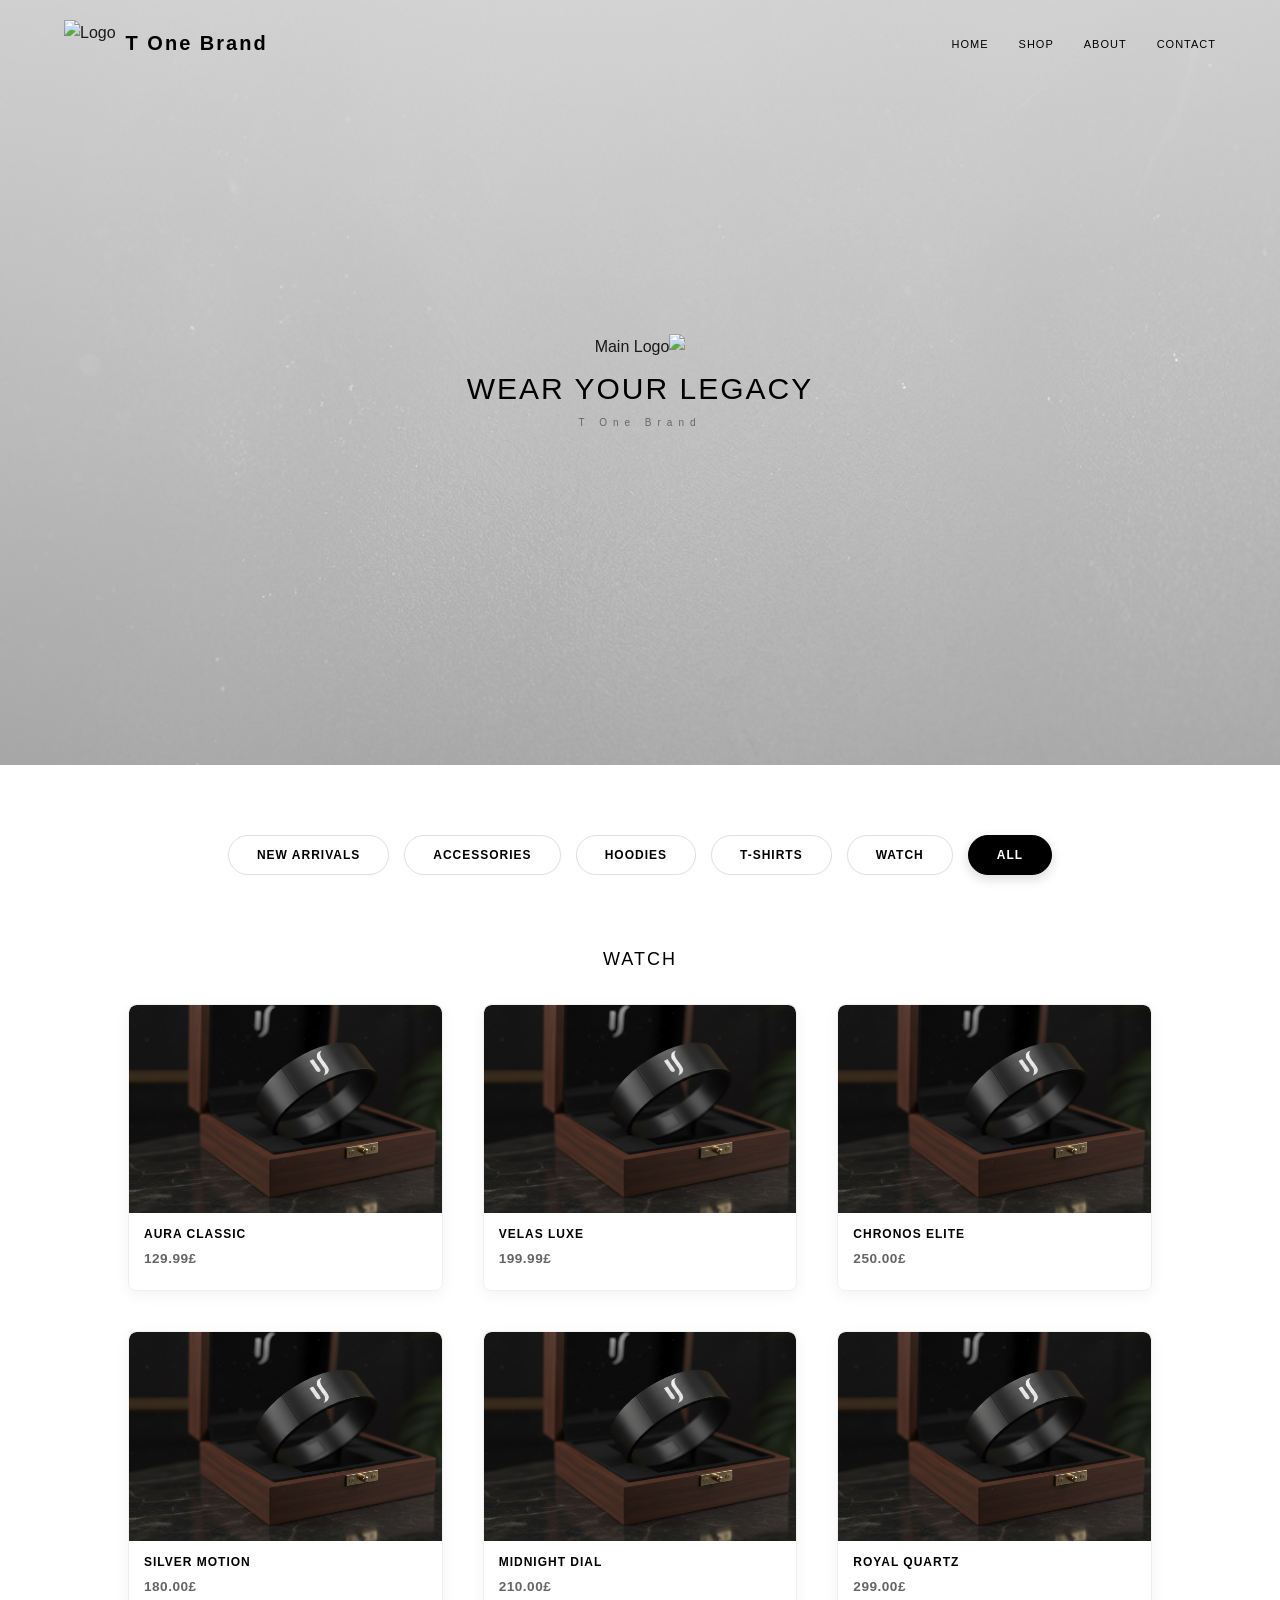
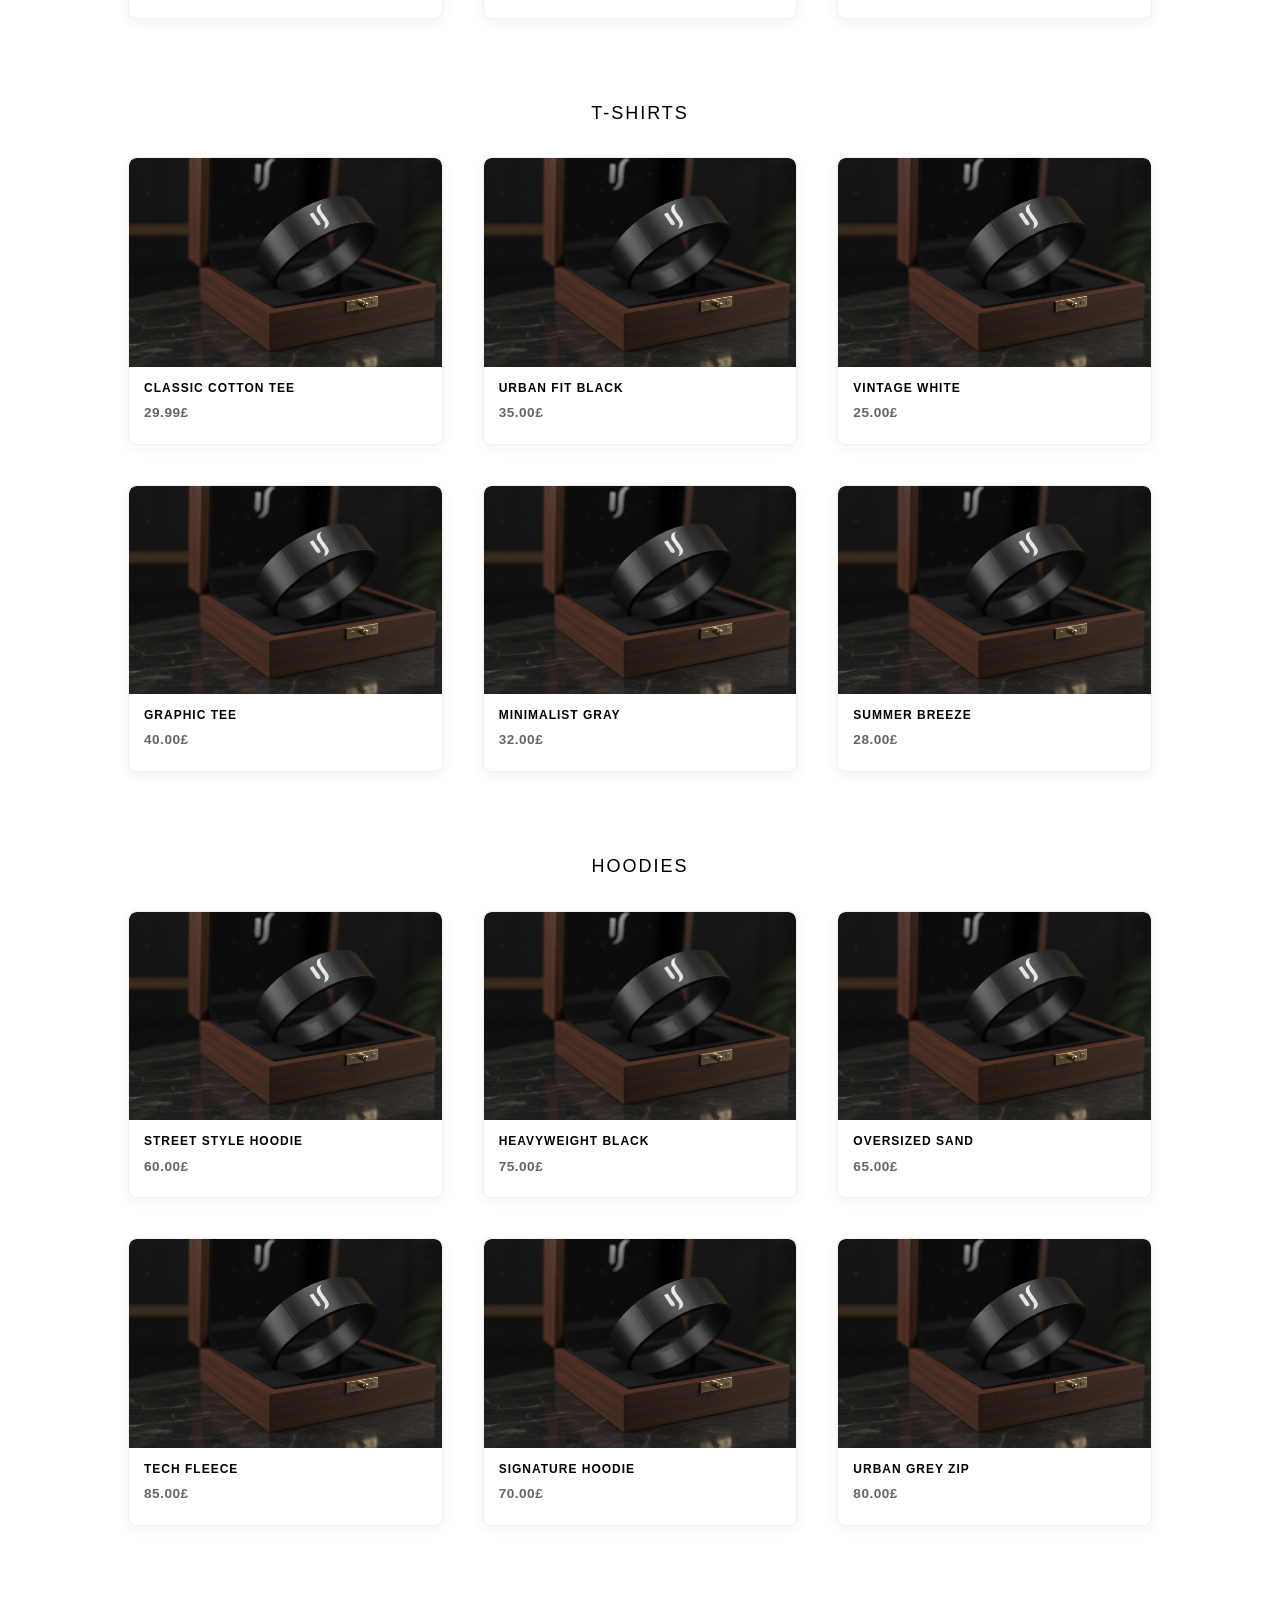
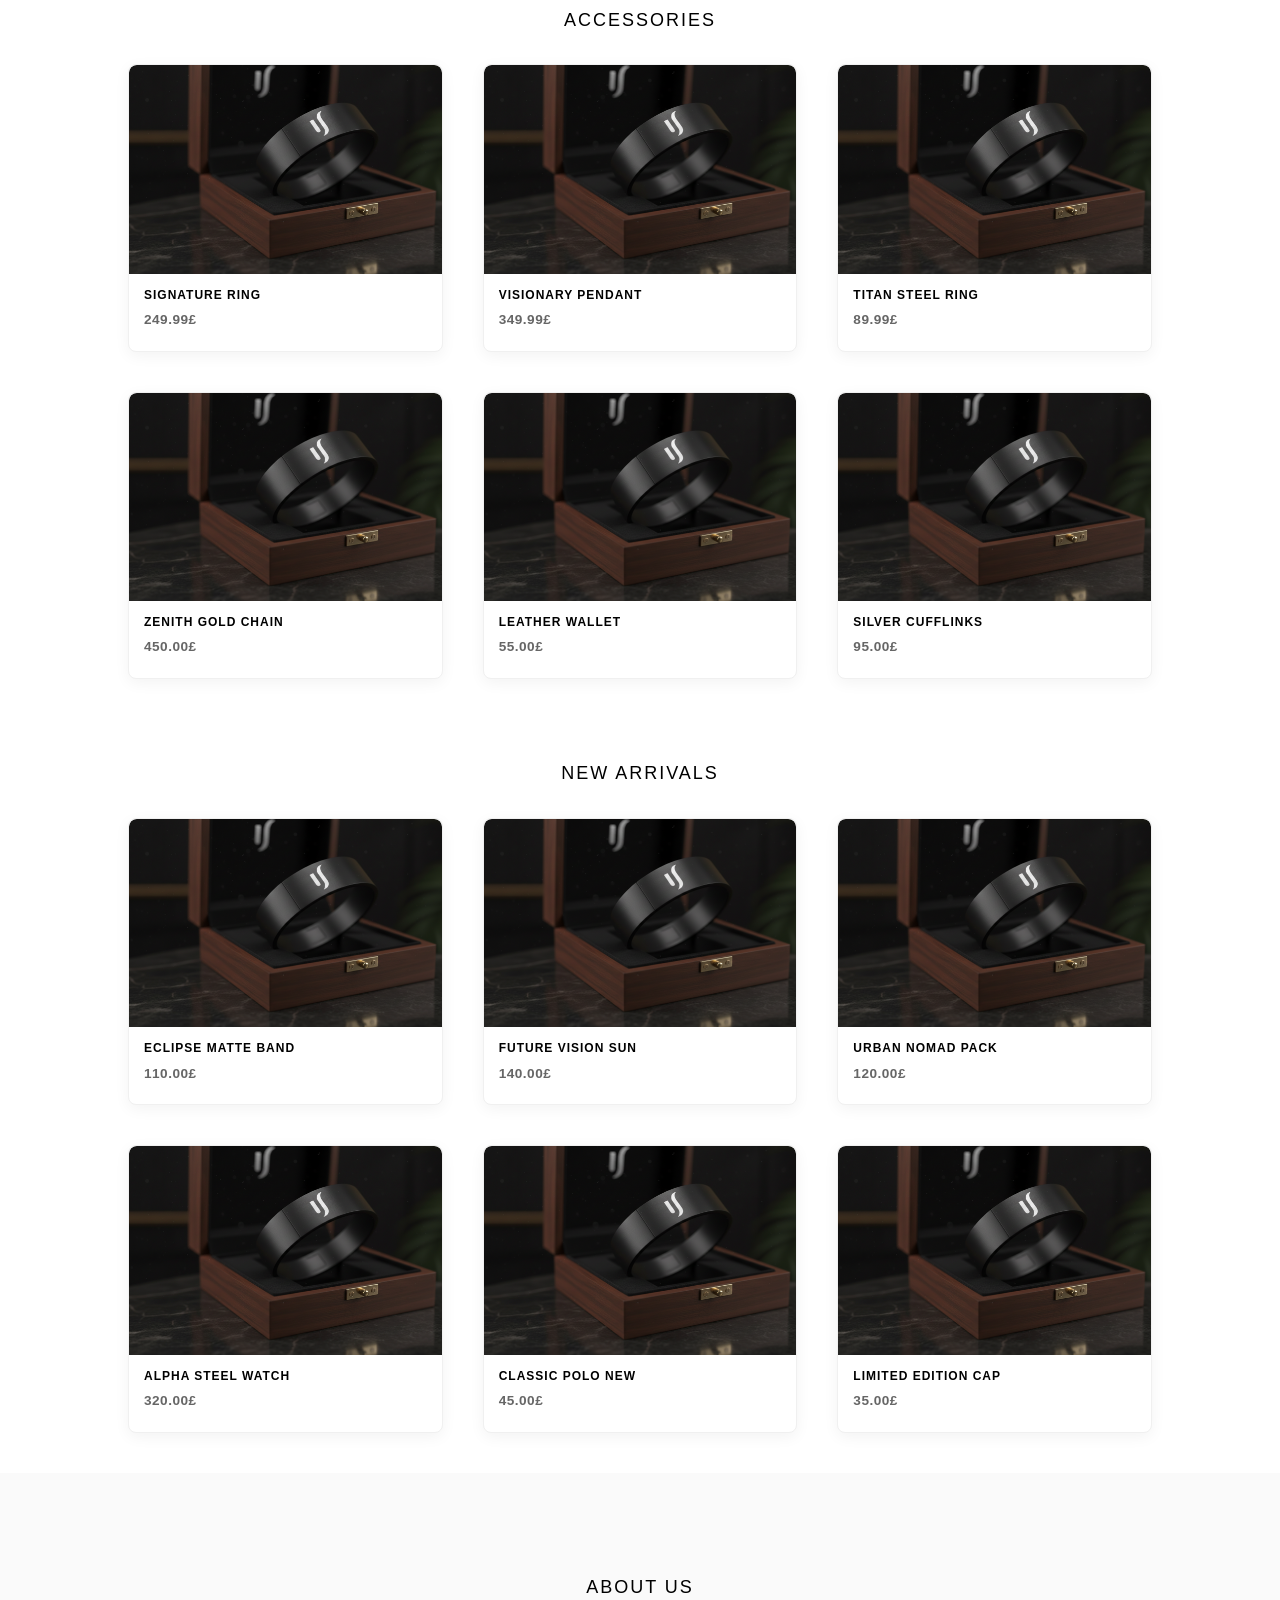
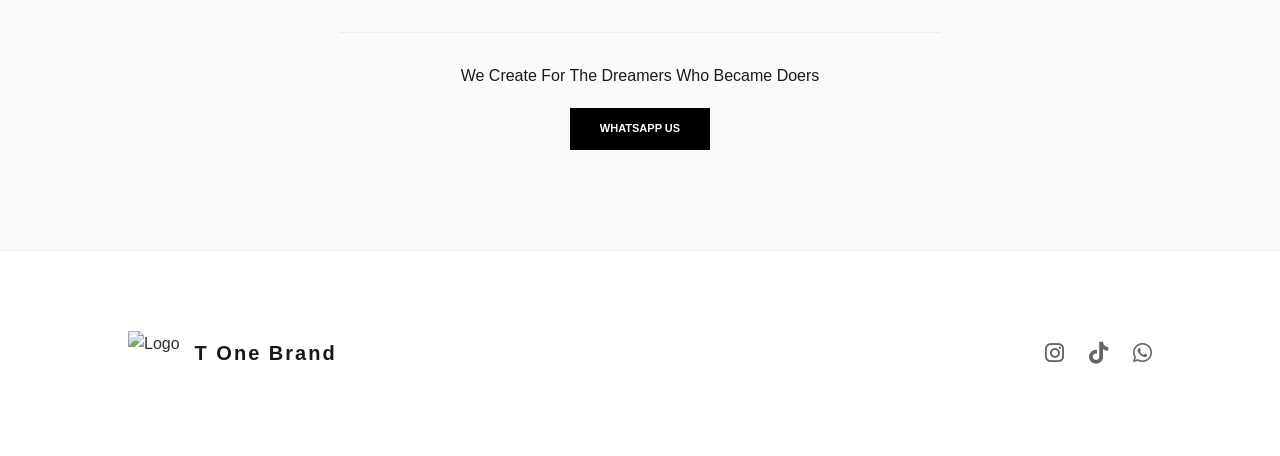
==== index.html @ 1f6233b3 "Add files via upload" ====
<!DOCTYPE html>
<html lang="ku" dir="rtl">
<head> 
    <meta charset="UTF-8">
    <meta name="viewport" content="width=device-width, initial-scale=1.0">
    <title>T One Brand</title>
    <link rel="stylesheet" href="https://cdnjs.cloudflare.com/ajax/libs/font-awesome/6.5.1/css/all.min.css">
    <link rel="stylesheet" href="style.css">
</head>
<body>
  
<nav>
    <div class="nav-container">
        <div class="logo-top" onclick="location.reload()">
            <img src="t1.png" alt="Logo">
            <span>T One Brand</span>
        </div>
        <div class="menu-toggle" id="menu-toggle">
            <i class="fa-solid fa-bars"></i>
        </div>
        <ul class="nav-links" id="nav-links">
            <li><a href="#" onclick="location.reload()">HOME</a></li>
            <li><a href="#">SHOP</a></li>
            <li><a>ABOUT</a></li>
            <li><a href="mailto:umedsami95@gmail.com">CONTACT</a></li>
        </ul>
    </div>
</nav>

<header class="hero-section">
    <div class="hero-content">
        <img src="t1.png" alt="Main Logo" class="main-logo-centered">
        <h1 class="brand-name">Wear Your Legacy</h1>
        <p class="tagline">T One Brand</p>
    </div>
</header>

<section class="category-section">
    <div class="category-buttons">
        <button class="cat-btn active" data-filter="all">ALL</button>
        <button class="cat-btn" data-filter="watch">WATCH</button>
        <button class="cat-btn" data-filter="tshirt">T-SHIRTS</button>
        <button class="cat-btn" data-filter="hoodie">HOODIES</button>
        <button class="cat-btn" data-filter="accessories">ACCESSORIES</button>
        <button class="cat-btn" data-filter="new">NEW ARRIVALS</button>
    </div>
</section>

<section class="collection" data-category="watch"><h2 class="section-title">Watch</h2><div class="product-grid" id="grid-watch"></div></section>
<section class="collection" data-category="tshirt"><h2 class="section-title">T-Shirts</h2><div class="product-grid" id="grid-tshirt"></div></section>
<section class="collection" data-category="hoodie"><h2 class="section-title">Hoodies</h2><div class="product-grid" id="grid-hoodie"></div></section>
<section class="collection" data-category="accessories"><h2 class="section-title">Accessories</h2><div class="product-grid" id="grid-accessories"></div></section>
<section class="collection" data-category="new"><h2 class="section-title">New Arrivals</h2><div class="product-grid" id="grid-new"></div></section>

<section class="about-section">
    <h2 class="section-title">ABOUT US</h2>
    <div class="about-box">
        <p>We Create For The Dreamers Who Became Doers</p>
        <a href="https://wa.me/9647502358575" class="view-btn-dark">WHATSAPP US</a>
    </div>
</section>

<footer>
    <div class="footer-logo">
        <img src="t1.png" alt="Logo">
        <span>T One Brand</span>
    </div>
    <div class="social-icons">
        <a href="https://www.instagram.com/t1.brand.official?igsh=MXBuaG9va3hrdm01aA=="><i class="fa-brands fa-instagram"></i></a>
        <a href="https://www.tiktok.com/@t1.brand.official"><i class="fa-brands fa-tiktok"></i></a>
        <a href="https://wa.me/9647502358575"><i class="fa-brands fa-whatsapp"></i></a>
    </div>
</footer>

<script src="product.js"></script>
<script>
document.addEventListener("DOMContentLoaded", function () {
    // 1. بارکردنی بەرهەمەکان
    function renderProducts(category, containerId) {
        const grid = document.getElementById(containerId);
        if (!grid || typeof productsData === 'undefined') return;

        Object.keys(productsData).forEach(id => {
            const product = productsData[id];
            if (product.category === category) {
                const card = document.createElement("div"); 
                card.className = "product-item";
                card.style.cursor = "default"; 
                
                card.innerHTML = `
                    <img src="${product.imgs[0]}" alt="${product.name}">
                    <p class="product-name">${product.name}</p>
                    <p class="product-price">${product.price}</p>
                `;
                grid.appendChild(card);
            }
        });
    }

    renderProducts('watch', 'grid-watch');
    renderProducts('tshirt', 'grid-tshirt');
    renderProducts('hoodie', 'grid-hoodie');
    renderProducts('accessories', 'grid-accessories');
    renderProducts('new', 'grid-new');

    // 2. فلتەرکردن و گۆڕینی ڕەنگی دوگمەکان لە کاتی کلیک کردن
    const buttons = document.querySelectorAll('.cat-btn');
    const sections = document.querySelectorAll('.collection');

    buttons.forEach(btn => {
        btn.addEventListener('click', () => {
            // سڕینەوەی کلاسی active لە هەموو دوگمەکان
            buttons.forEach(b => b.classList.remove('active'));
            // زیادکردنی کلاسی active بۆ ئەو دوگمەیەی کلیکت لێکردووە
            btn.classList.add('active');

            const filterValue = btn.getAttribute('data-filter');

            // نیشاندان یان شاردنەوەی بەشەکان
            sections.forEach(sec => {
                if (filterValue === 'all') {
                    sec.style.display = 'block';
                } else {
                    if (sec.getAttribute('data-category') === filterValue) {
                        sec.style.display = 'block';
                    } else {
                        sec.style.display = 'none';
                    }
                }
            });
        });
    });

    // 3. مێنوی مۆبایل
    document.getElementById("menu-toggle").addEventListener("click", () => {
        document.getElementById("nav-links").classList.toggle("show");
    });
});
</script>
</body>
</html>
---- style.css ----
/* 1. Reset Styles */
* {
    margin: 0;
    padding: 0;
    box-sizing: border-box;
}

html {
    scroll-behavior: smooth;
}
            
body {
    background-color: #ffffff; 
    color: #1a1a1a;
    font-family: 'Segoe UI', 'Tahoma', sans-serif;
    overflow-x: hidden;
    line-height: 1.6;
}  

/* 2. Navigation */
nav {
    padding: 20px 5%;
    background: transparent; 
    border-bottom: none;
    position: absolute; 
    width: 100%;
    top: 0;
    z-index: 1000;
}

.nav-container {
    display: flex;
    justify-content: space-between;
    align-items: center;
    direction: ltr;
}

.logo-top {
    display: flex;
    align-items: center;
    gap: 10px;
    cursor: pointer;
}

.logo-top img { height: 45px; } 
.logo-top span { font-size: 20px; letter-spacing: 2px; font-weight: bold; color: #000; } 

.nav-links { display: flex; list-style: none; gap: 30px; }
.nav-links a { color: #000; text-decoration: none; font-size: 11px; letter-spacing: 1px; transition: 0.3s; cursor: pointer; }
.nav-links a:hover { color: #666; }

.menu-toggle {
    display: none;
}

/* 3. Hero Section */
.hero-section {
    height: 85vh;
    display: flex;
    justify-content: center;
    align-items: center;
    text-align: center;
    background: linear-gradient(to bottom, rgba(255, 255, 255, 0.8), rgba(255, 255, 255, 0.6)), url('background.jpeg');
    background-size: cover;
    background-position: center;
    background-repeat: no-repeat;
    background-attachment: fixed;
}

.main-logo-centered {
    height: 160px;
    width: auto; 
    object-fit: contain; 
    margin-bottom: 5px; 
    animation: fadeInLogo 2s ease-in-out;
}

.brand-name {
    font-size: 30px;
    letter-spacing: 2px;
    font-weight: 200;
    margin: 0; 
    text-transform: uppercase;
    color: #000; 
    animation: fadeInUp 1.5s ease-out;
}

.tagline {
    font-size: 10px;
    color: #666; 
    letter-spacing: 6px;
    margin-top: 2px; 
}

/* --- 4. ستایلی نوێ و جوانی دوگمەکانی کاتیگۆری --- */
.category-section {
    padding: 60px 10% 10px 10%; 
    background-color: #ffffff;
    width: 100%;
}

.category-buttons {
    display: flex;
    flex-wrap: nowrap; 
    justify-content: center;
    gap: 15px; /* بۆشایی نێوان دوگمەکان کەمێک زیاتر کرا */
    overflow-x: auto; 
    padding: 10px 5px 20px 5px; /* بۆ ئەوەی سێبەری دوگمەکان دەربکەوێت */
    scrollbar-width: none; 
    -ms-overflow-style: none; 
    -webkit-overflow-scrolling: touch; 
}

.category-buttons::-webkit-scrollbar {
    display: none; 
}

.cat-btn {
    padding: 12px 28px;
    background: #ffffff;
    border: 1.5px solid #e0e0e0; /* بۆردەرێکی زۆر نەرم و جوان */
    color: #000000; /* ڕەنگی دەقەکە ڕەشە */
    cursor: pointer;
    text-transform: uppercase;
    font-size: 12px;
    font-weight: 700;
    letter-spacing: 1px;
    transition: all 0.3s ease; /* گۆڕانکارییەکە نەرم دەبێت */
    border-radius: 50px; /* شێوەی خڕ (Pill Shape) */
    white-space: nowrap; 
    box-shadow: 0 2px 5px rgba(0,0,0,0.02); /* سێبەرێکی زۆر کەم بۆ قووڵی */
}

/* کاتێک ماوس دەچێتە سەری */
.cat-btn:hover {
    border-color: #000000; /* بۆردەرەکە دەبێتە ڕەش */
    transform: translateY(-2px); /* کەمێک بەرز دەبێتەوە */
}

/* کاتێک کلیکی لێ دەکرێت یان چالاکە */
.cat-btn.active {
    background: #000000; /* باکگراوەند دەبێتە ڕەش */
    color: #ffffff; /* دەقەکە دەبێتە سپی */
    border-color: #000000;
    box-shadow: 0 4px 12px rgba(0,0,0,0.15); /* سێبەرەکەی زیاتر دەبێت */
}
/* --------------------------------- */

/* 5. Products Grid */
.collection { padding: 40px 10%; background-color: #ffffff; } 
.section-title { margin-bottom: 30px; font-weight: 300; letter-spacing: 2px; text-align: center; text-transform: uppercase; white-space: nowrap; font-size: 18px; display: block; width: 100%; color: #000; }

.product-grid {
    display: grid;
    grid-template-columns: repeat(auto-fit, minmax(280px, 1fr));
    gap: 40px;
    direction: ltr; 
}

.product-item {
    position: relative;
    overflow: hidden;
    background: #ffffff;
    display: flex;
    flex-direction: column;
    padding-bottom: 15px;
    border-radius: 8px; 
    box-shadow: 0 4px 15px rgba(0, 0, 0, 0.05); 
    border: 1px solid #f0f0f0;
    transition: transform 0.3s ease, box-shadow 0.3s ease; 
    text-decoration: none; 
}

.product-item img {
    width: 100%;
    height: auto; 
    object-fit: cover;
    transition: transform 1.2s cubic-bezier(0.2, 1, 0.3, 1);
    border-radius: 8px 8px 0 0; 
}

.product-item:hover img { 
    transform: scale(1.08); 
}

.product-item:hover {
    transform: translateY(-5px); 
    box-shadow: 0 8px 25px rgba(0, 0, 0, 0.5); 
}

.product-name {
    padding: 0 15px;
    font-size: 0.75rem; 
    font-weight: 600;
    color: #000; 
    text-transform: uppercase;
    letter-spacing: 1px;
    text-align: left; 
    margin-top: 12px;
    margin-bottom: 4px;
    z-index: 2;
}
.product-price {
    padding: 0 15px;
    font-size: 0.85rem; 
    font-weight: bold;
    color: #666; 
    letter-spacing: 0.5px;
    text-align: left; 
    margin-bottom: 5px;
    z-index: 2;
}

/* 6. About & Footer */
.about-section { padding: 100px 10%; text-align: center; background: #fafafa; }
.about-box { max-width: 600px; margin: 0 auto; border-top: 1px solid rgba(0,0,0,0.05); padding-top: 30px; }
.view-btn-dark { display: inline-block; background: #000; color: #fff; padding: 12px 30px; text-decoration: none; font-size: 11px; font-weight: bold; margin-top: 20px; transition: 0.3s; }

footer {
    padding: 80px 10%;
    display: flex;
    justify-content: space-between;
    align-items: center;
    border-top: 1px solid rgba(0, 0, 0, 0.05);
    direction: ltr;
}

.footer-logo { 
    display: flex; 
    align-items: center; 
    gap: 15px; 
    opacity: 0.9; 
}

.footer-logo img { height: 45px; }

.footer-logo span { 
    font-size: 20px;
    letter-spacing: 2px;
    font-weight: bold; 
    font-family: 'Segoe UI', 'Tahoma', sans-serif; 
    color: #000;
}

.social-icons { display: flex; gap: 25px; flex-wrap: wrap; }
.social-icons a { color: #000; font-size: 22px; transition: 0.3s; opacity: 0.6; }
.social-icons a:hover { transform: translateY(-5px); opacity: 1; color: #c5a059; }

/* Animations */
@keyframes fadeInLogo { from { opacity: 0; transform: scale(0.95); } to { opacity: 1; transform: scale(1); } }
@keyframes fadeInUp { from { opacity: 0; transform: translateY(30px); } to { opacity: 1; transform: translateY(0); } }

/* Mobile Optimization */
@media (max-width: 768px) {
    .menu-toggle {
        display: block;
        font-size: 24px;
        color: #000;
        cursor: pointer;
        z-index: 10001;
    }

    .logo-top img, .footer-logo img { height: 35px; }
    .logo-top span, .footer-logo span { font-size: 16px; }

    .nav-links {
        display: flex; 
        position: fixed;
        top: 0;
        right: 0;
        width: 100%;
        height: 100vh;
        background: #ffffff;
        flex-direction: column;
        justify-content: center;
        align-items: center;
        gap: 40px;
        transform: translateX(100%); 
        transition: transform 0.4s ease;
        z-index: 10000;
    }
    .nav-links.show { transform: translateX(0); }
    .nav-links a { font-size: 18px; font-weight: 700; }
    
    footer { 
        flex-direction: column; 
        gap: 40px; 
        text-align: center;
        padding: 60px 5%;
    }
    .footer-logo { flex-direction: column; }
    .social-icons { justify-content: center; }

    .category-section {
        padding: 30px 5% 0 5%; 
    }
    .category-buttons {
        justify-content: flex-start; 
        padding: 10px 5px 20px 5px;
    }

    .collection { padding: 40px 5%; }
    .product-grid { display: flex; flex-wrap: wrap; gap: 10px; }
    .product-item { width: calc(50% - 5px); padding-bottom: 10px; }
    .product-name { font-size: 0.65rem; }
    .product-price { font-size: 0.75rem; }

    .hero-section {
        height: 70vh; 
        background: linear-gradient(to bottom, rgba(255, 255, 255, 0.8), rgba(255, 255, 255, 0.6)), url('background.jpeg');
        background-size: cover; 
        background-position: center; 
        background-repeat: no-repeat; 
    }

    .main-logo-centered {
        height: 140px; 
        width: auto; 
        object-fit: contain; 
        margin-bottom: 5px; 
        animation: fadeInLogo 2s ease-in-out;
    }
}
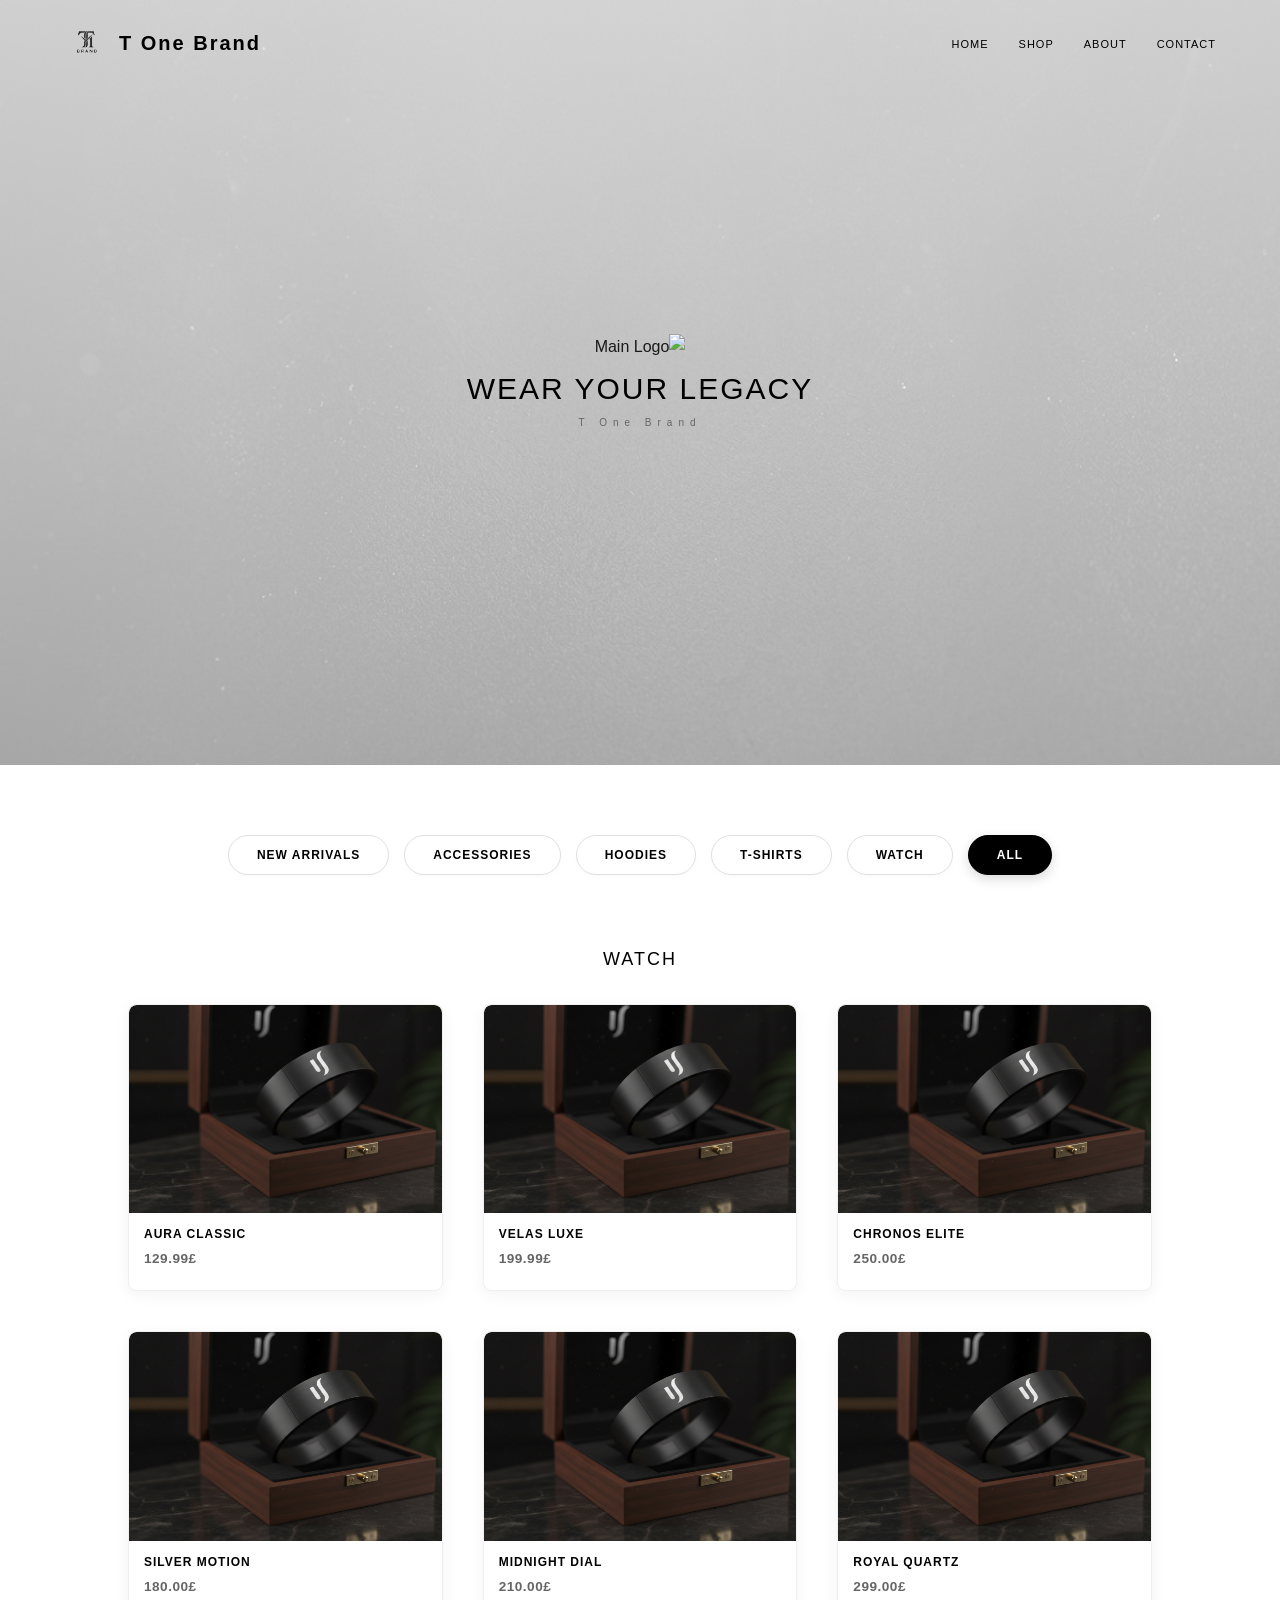
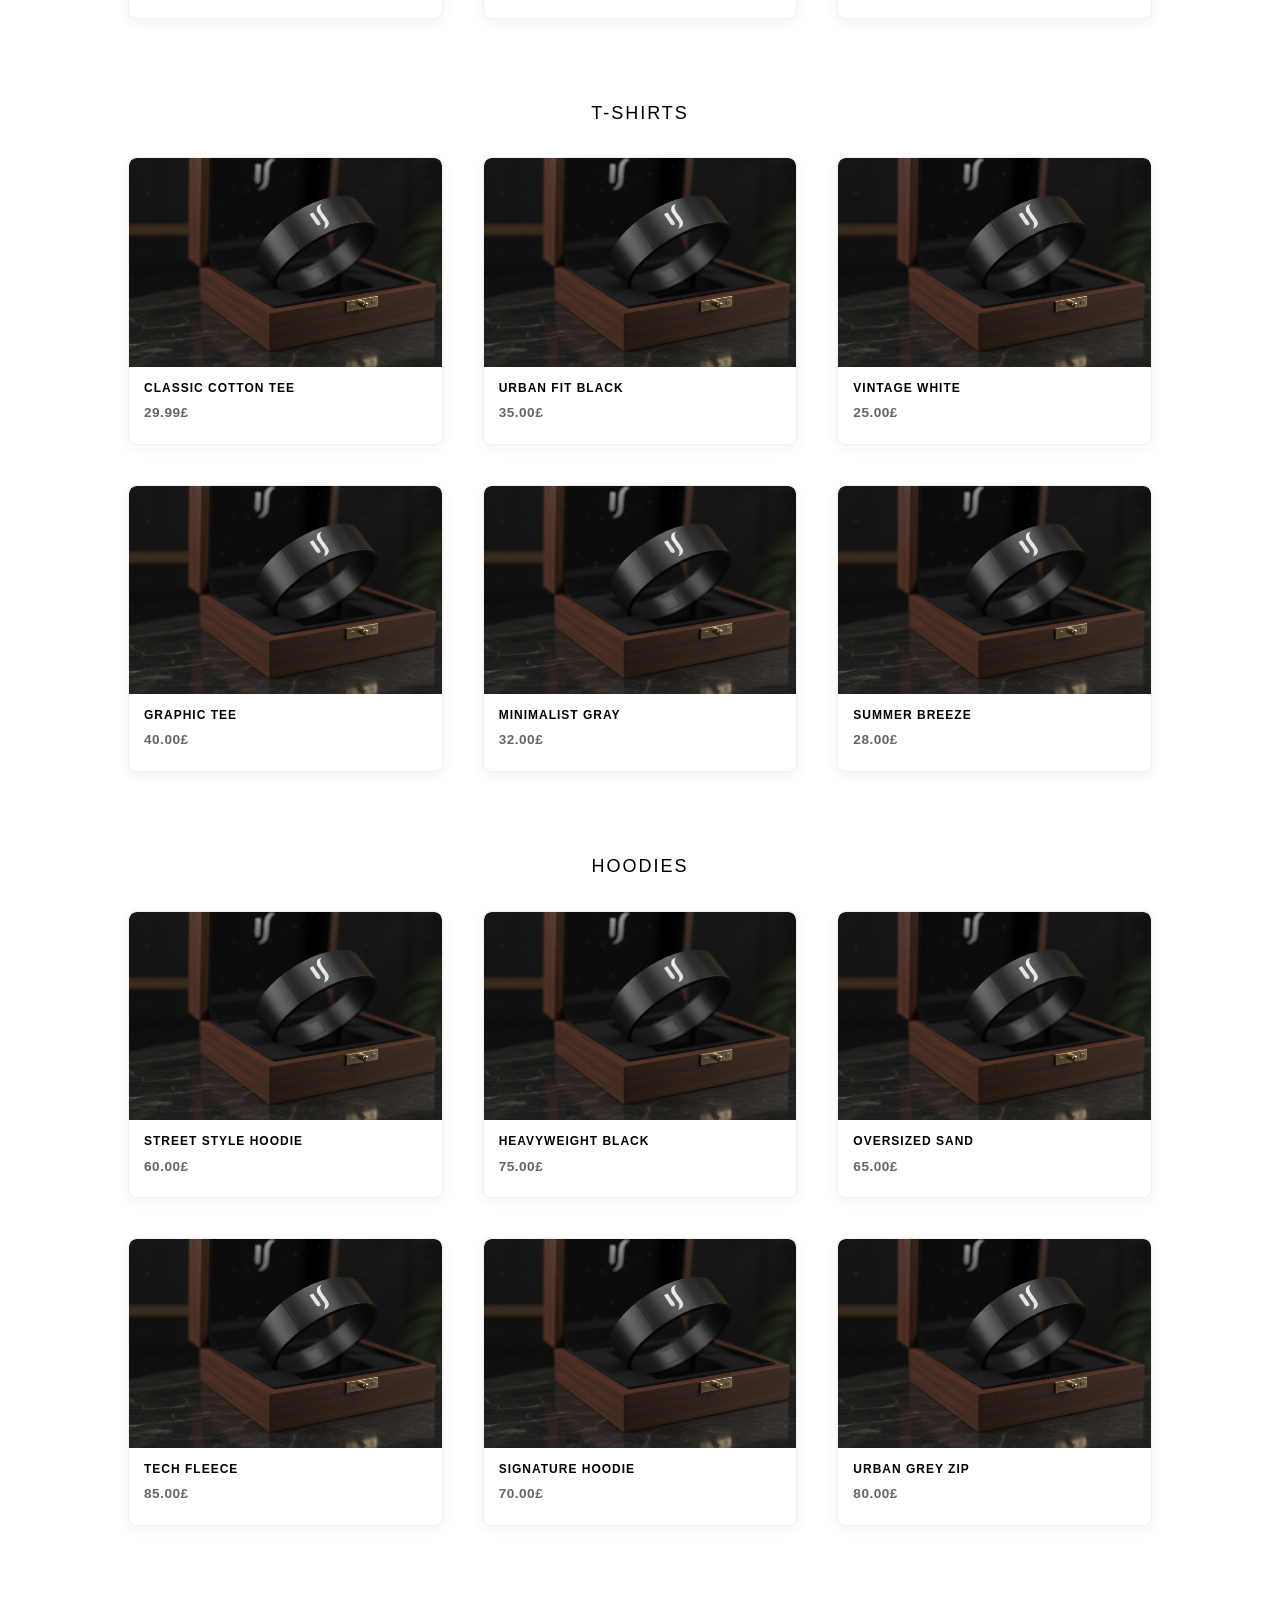
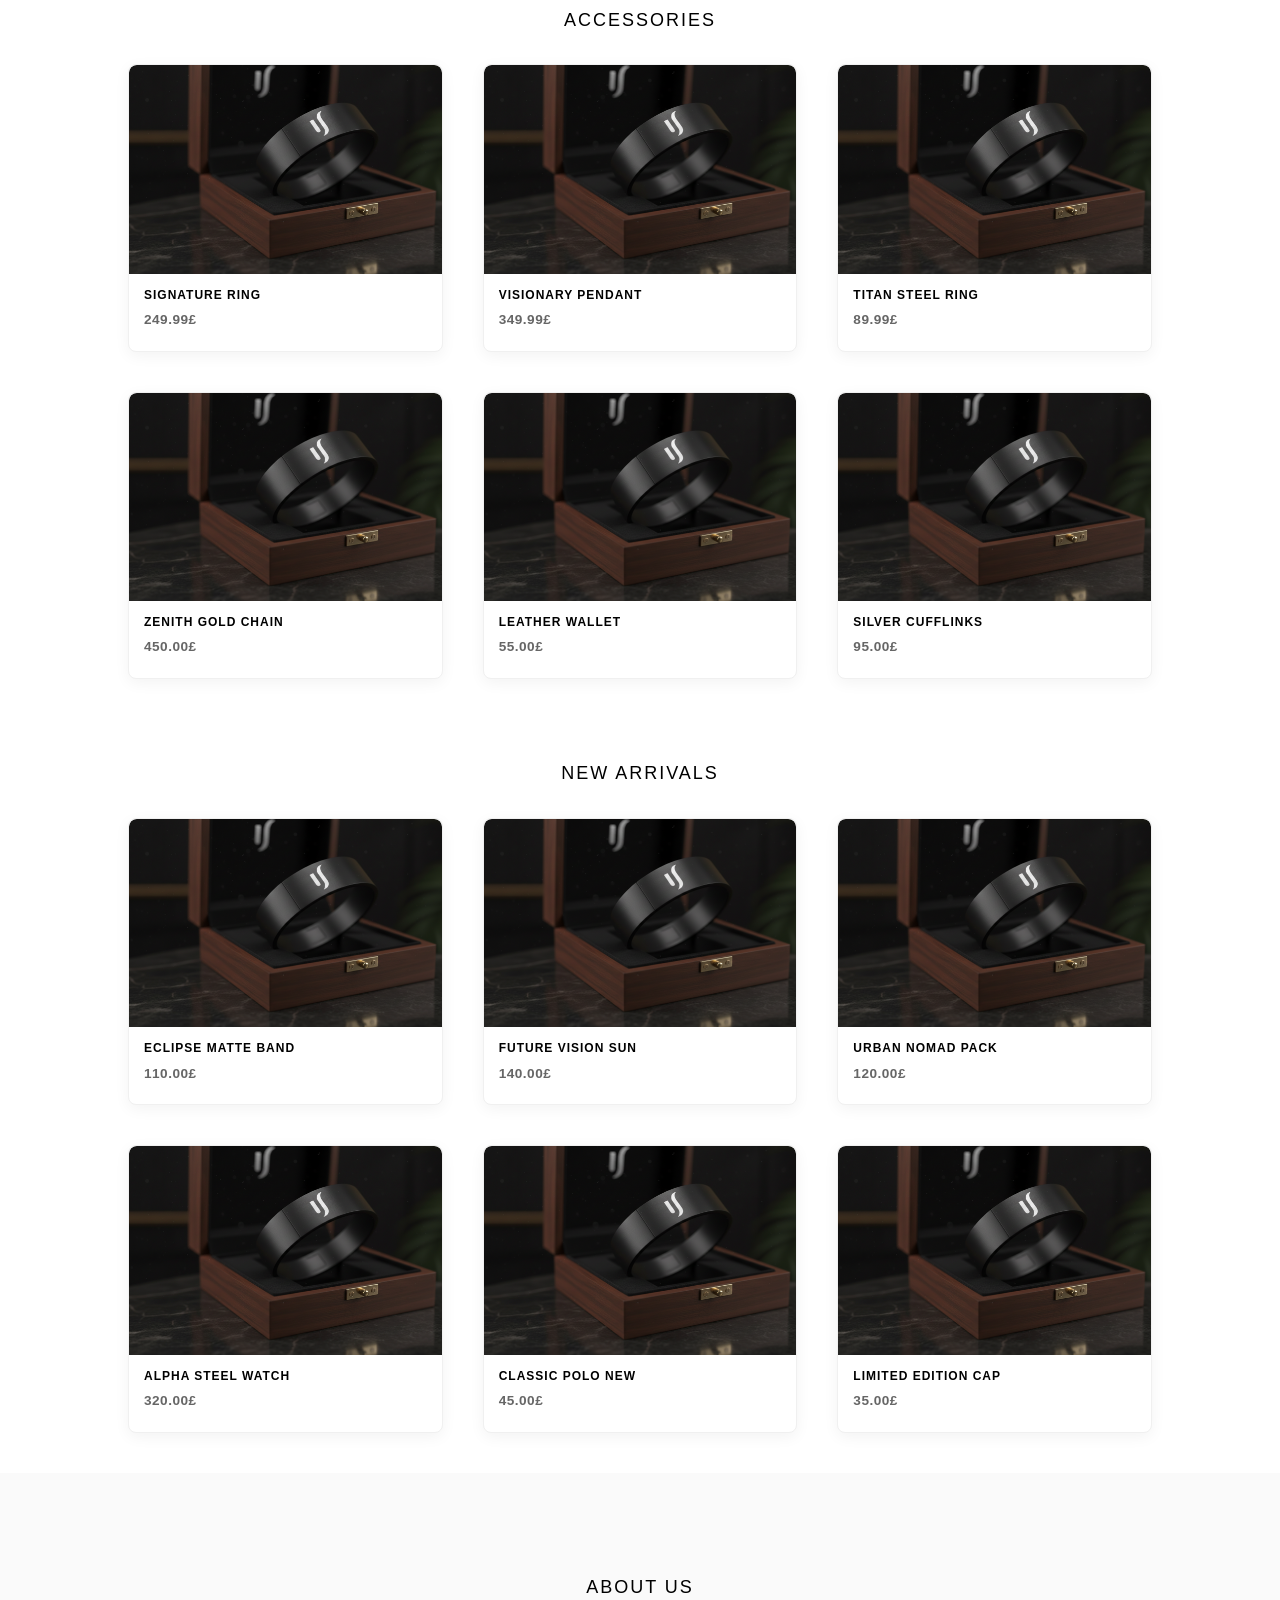
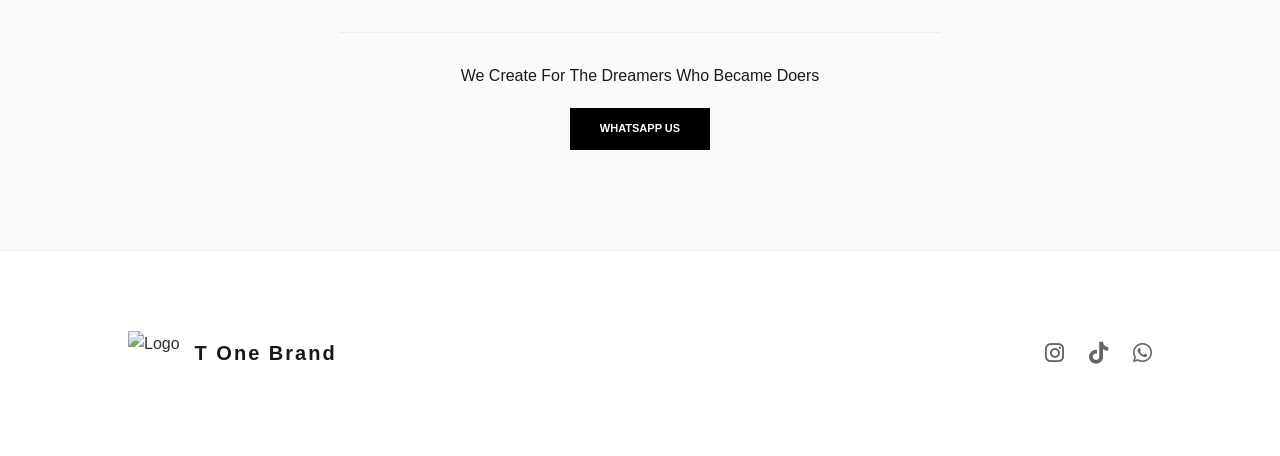
==== commit 24e88355: "Update index.html" ====
--- a/index.html
+++ b/index.html
@@ -12,7 +12,7 @@
 <nav>
     <div class="nav-container">
         <div class="logo-top" onclick="location.reload()">
-            <img src="t1.png" alt="Logo">
+            <img src="T1.png" alt="Logo">
             <span>T One Brand</span>
         </div>
         <div class="menu-toggle" id="menu-toggle">
@@ -138,4 +138,4 @@
 });
 </script>
 </body>
-</html>+</html>
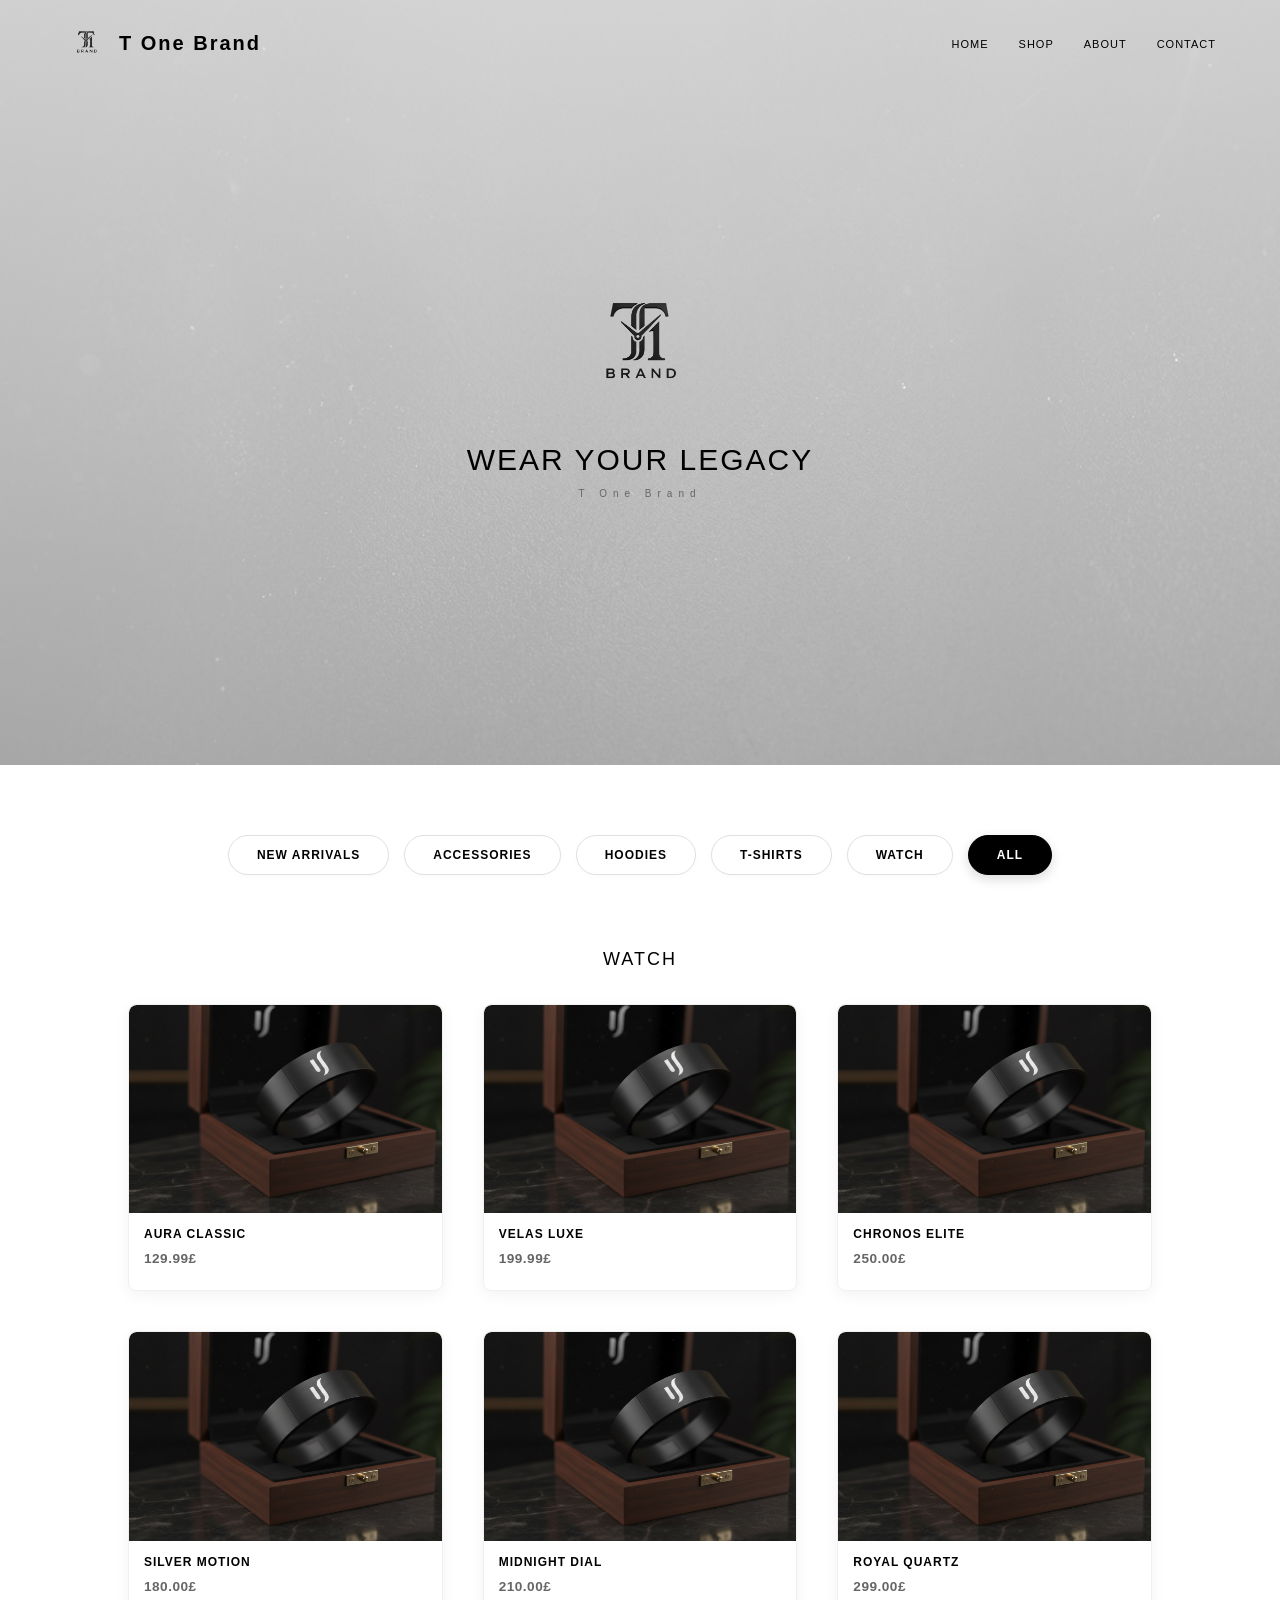
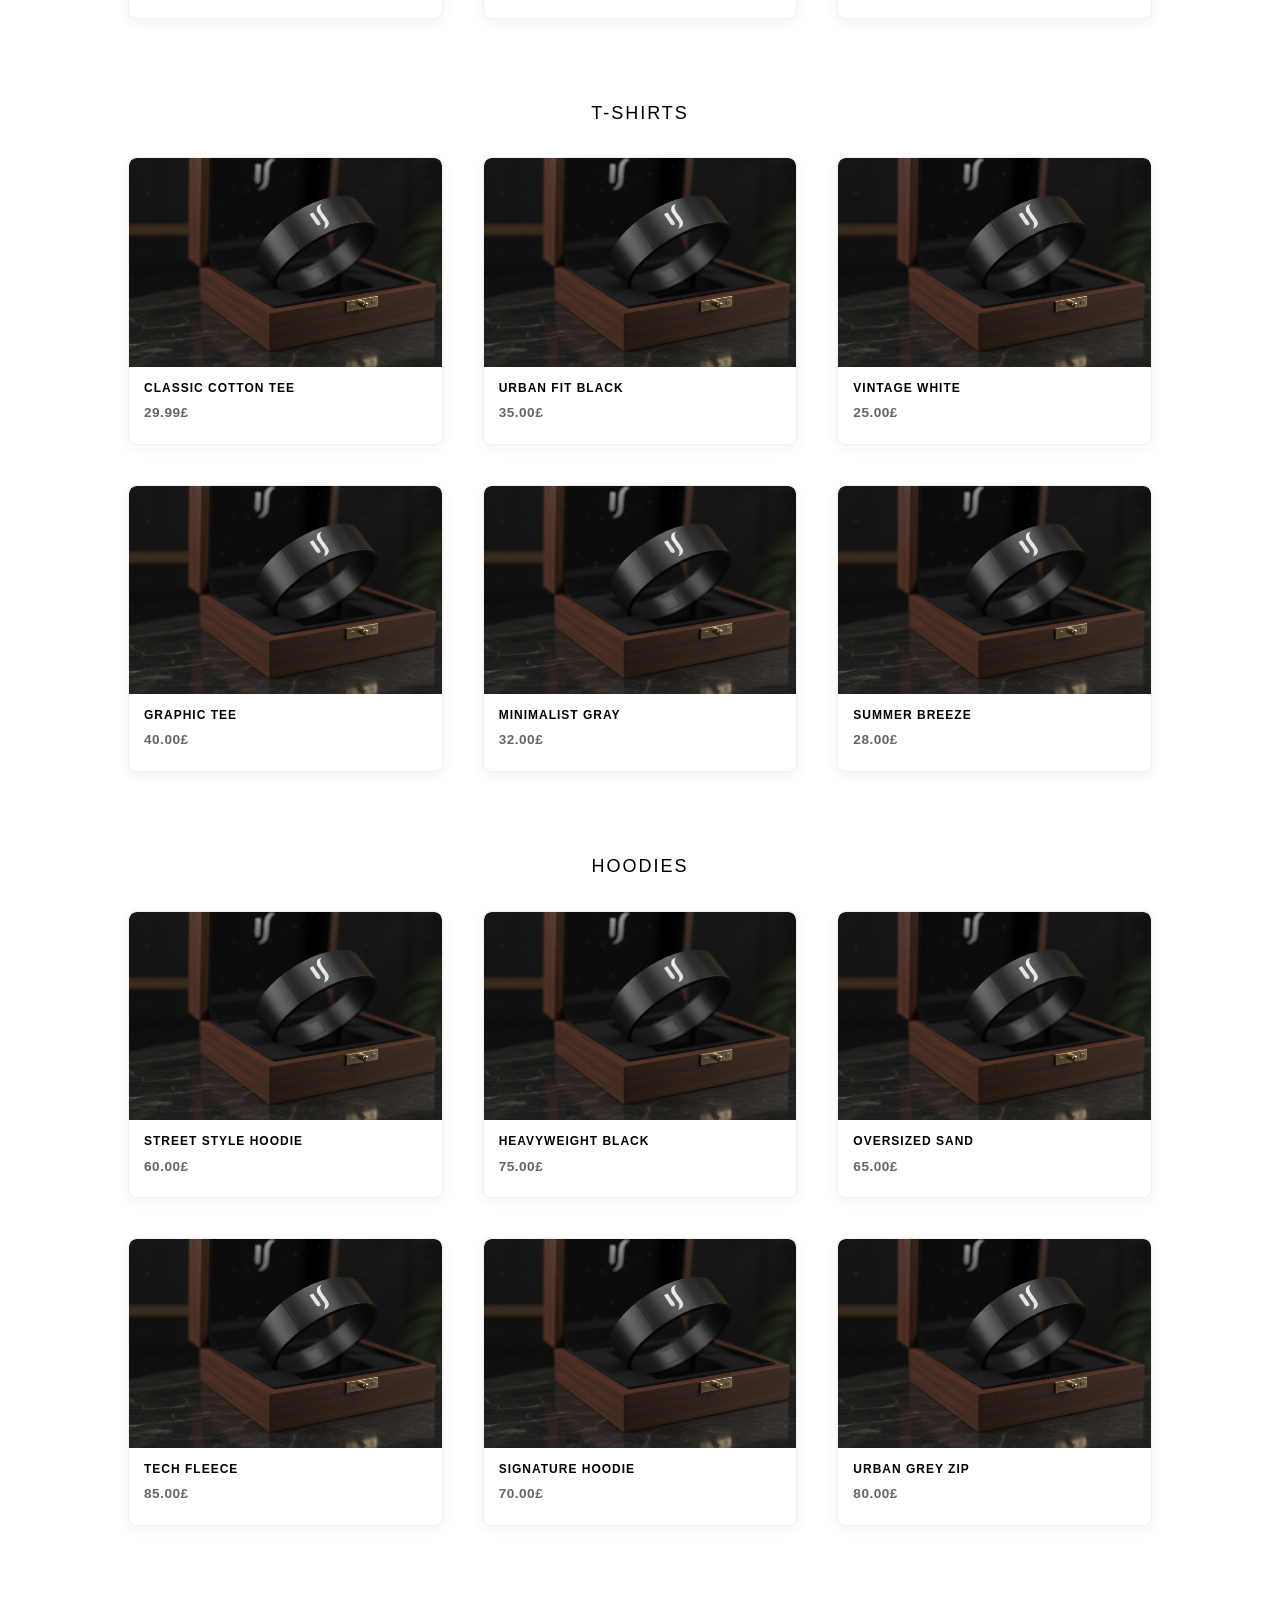
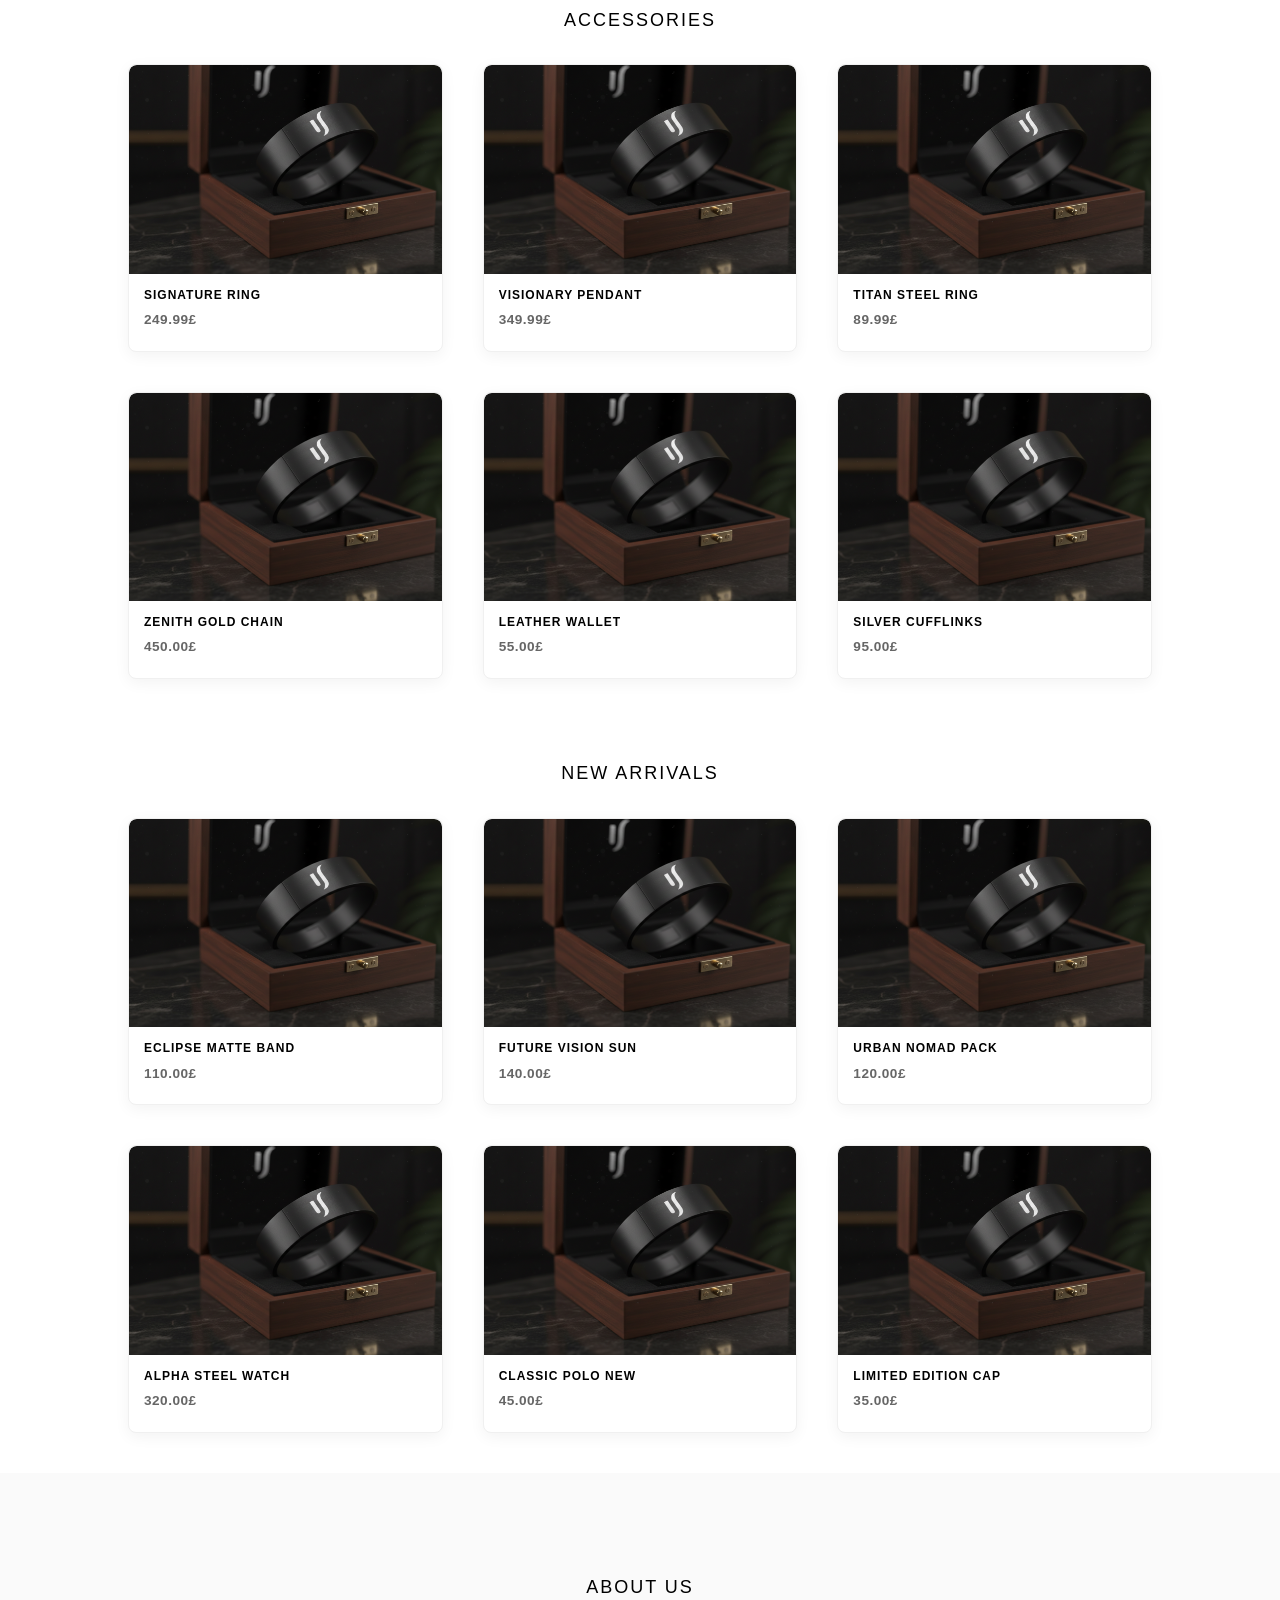
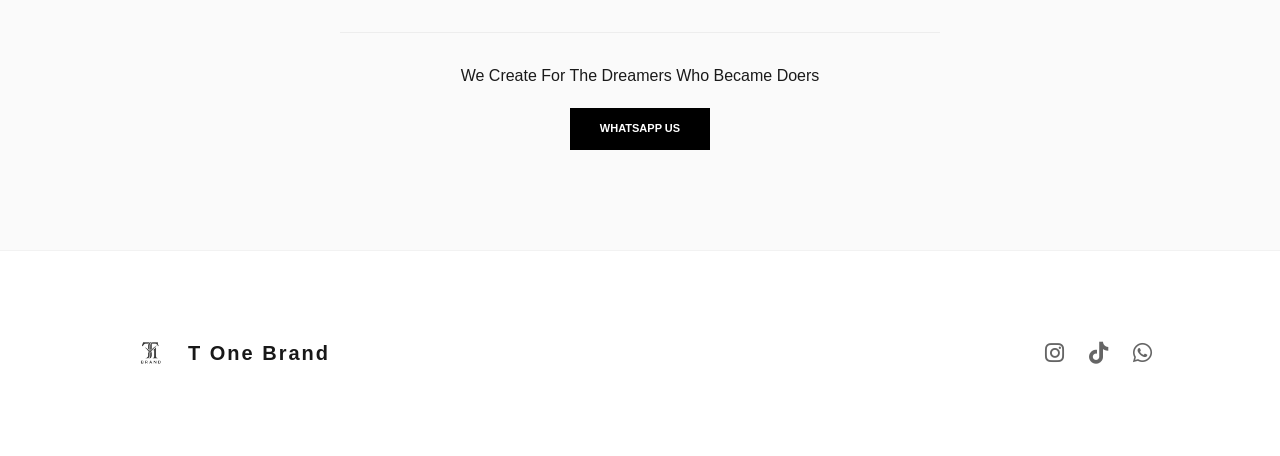
==== commit b13ddcfe: "Update index.html" ====
--- a/index.html
+++ b/index.html
@@ -29,7 +29,7 @@
 
 <header class="hero-section">
     <div class="hero-content">
-        <img src="t1.png" alt="Main Logo" class="main-logo-centered">
+        <img src="T1.png" alt="Main Logo" class="main-logo-centered">
         <h1 class="brand-name">Wear Your Legacy</h1>
         <p class="tagline">T One Brand</p>
     </div>
@@ -62,7 +62,7 @@
 
 <footer>
     <div class="footer-logo">
-        <img src="t1.png" alt="Logo">
+        <img src="T1.png" alt="Logo">
         <span>T One Brand</span>
     </div>
     <div class="social-icons">
